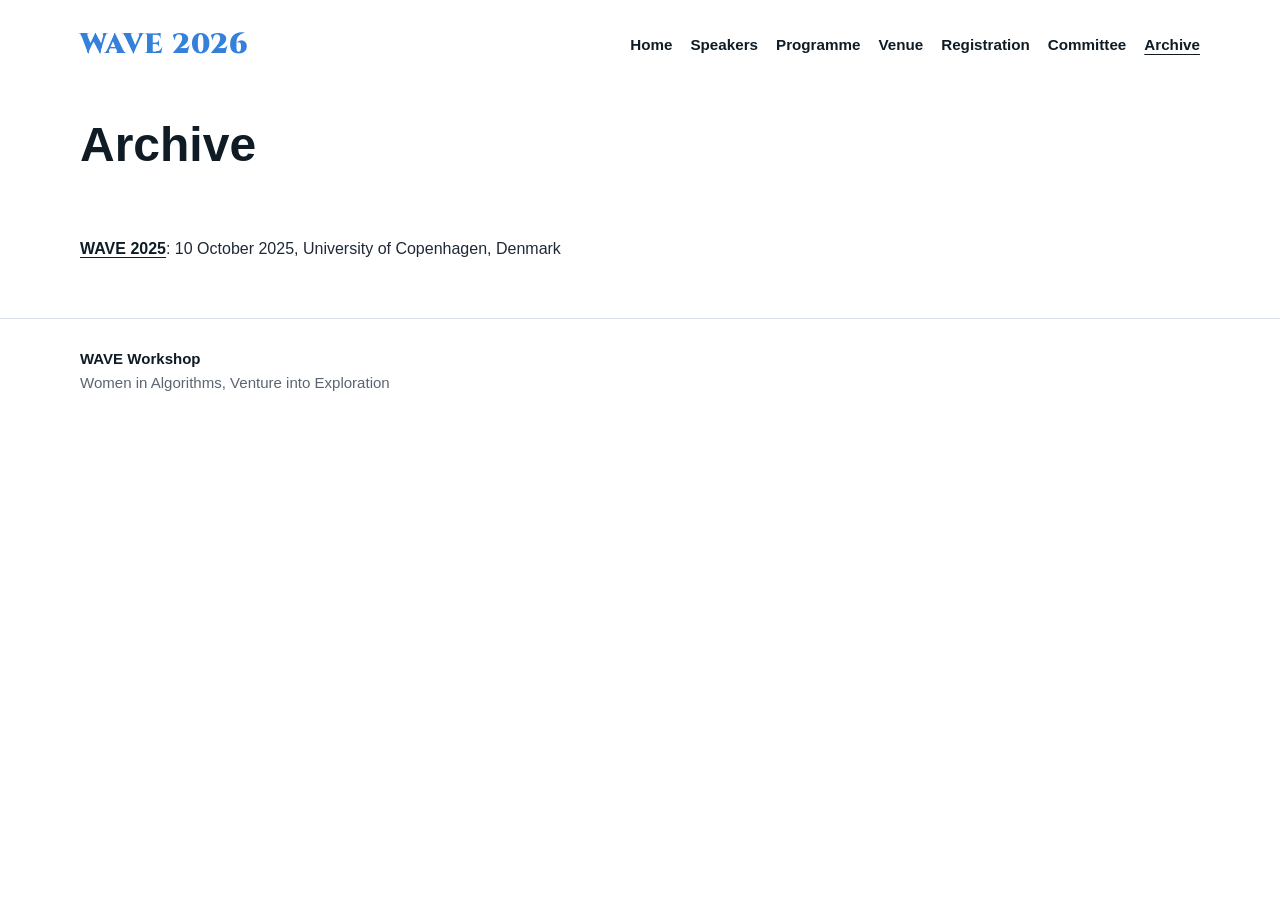
==== archive.html @ 4d3f4b55 "no message" ====
<!DOCTYPE html>
<html lang="en">
<head>
  <meta charset="UTF-8" />
  <meta name="viewport" content="width=device-width, initial-scale=1.0" />
  <title>WAVE 2026 | Archive</title>
  <link rel="stylesheet" href="styles.css" />
  <link href="https://fonts.googleapis.com/css2?family=Cinzel:wght@400;600&display=swap" rel="stylesheet">
</head>
<body>
  <header class="site-header">
    <div class="container nav has-brand">
    <div class="brand">WAVE 2026</div>
      <nav class="nav-links">
        <a href="index.html">Home</a>
        <a href="speakers.html">Speakers</a>
        <a href="programme.html">Programme</a>
        <a href="venue.html">Venue</a>
        <a href="registration.html">Registration</a>
        <a href="committee.html">Committee</a>
        <a class="active" href="archive.html">Archive</a>
      </nav>
    </div>
  </header>

  <main>
    <section class="page-hero">
      <div class="container">
        <div class="eyebrow">Attend WAVE 2026</div>
        <h1>Archive</h1>
      </div>
    </section>

    <section>
    

    <div class="container">
        
            <p>
            <strong><a class="inline-link" href="https://barc.ku.dk/wave-conference/">WAVE 2025</a></strong>: 10 October 2025, University of Copenhagen, Denmark
<!--            The first WAVE workshop was held on 10 October 2025 at the University of Copenhagen, Denmark. More than 120 participants joined us to celebrate the launch of WAVE. We are grateful for the many valuable and constructive feedback we received. Thank you for your support!-->
            </p>
<!--            <div class="info-box">
          <h3>Register for the Workshop</h3>
          <p>
            Please complete the registration form using the link below.
          </p>
          <p>
            You may also include a registration deadline, poster submission details,
            dietary notes, or accessibility requests here.
          </p>
          <div class="button-row">
            <a class="btn btn-primary" href="#" target="_blank">Registration Link</a>
          </div>
        </div>-->
      </div>
    </section>
  </main>

  <footer class="footer">
    <div class="container">
      <strong>WAVE Workshop</strong><br />
      Women in Algorithms, Venture into Exploration
    </div>
  </footer>
</body>
</html>
---- styles.css ----
:root {
  --bg: #ffffff;
  --surface: #ffffff;
  --surface-2: #f6f8fa;
  --text: #1f2937;
  --muted: #5b6472;
  --line: #d9e0e8;

  --primary: #0f1c25;
  --primary-2: #0f1c25;
  --accent: #0f1c25;
  --accent-soft: rgba(238, 243, 246, 0.9);

  --maxw: 1120px;
  --shadow: 0 10px 28px rgba(15, 28, 37, 0.08);
  --radius: 18px;
}

* {
  box-sizing: border-box;
}

html {
  scroll-behavior: smooth;
}

body {
  margin: 0;
  font-family: Arial, Helvetica, sans-serif;
  color: var(--text);
  line-height: 1.6;
  background: var(--bg);
}

a {
  color: var(--primary);
  text-decoration: none;
}

a:hover {
  text-decoration: underline;
}

.container {
  width: min(var(--maxw), calc(100% - 32px));
  margin: 0 auto;
}

/* ===== Top navigation ===== */

.site-header {
  position: absolute;
  top: 0;
  left: 0;
  width: 100%;
  z-index: 30;
  background: transparent;
  border-bottom: none;
}

.nav {
  display: flex;
  align-items: center;
  justify-content: flex-end;
  gap: 20px;
  min-height: 72px;
  padding-top: 18px;
}

.nav.has-brand {
  justify-content: space-between;
}


.nav-links {
  display: flex;
  flex-wrap: wrap;
  gap: 18px;
  font-size: 0.95rem;
}

.nav-links a {
  color: var(--primary);
  font-weight: 600;
}

.nav-links a.active {
  text-decoration: underline;
  text-underline-offset: 4px;
}

.brand {
  display: block;
  font-family: 'Cinzel', serif;
  font-size: 28px;
  font-weight: 1000;
  letter-spacing: 1px;
  color: #3580DB !important;
}

.brand:hover {
  opacity: 0.7;
}

/* ===== Hero ===== */

.hero {
  position: relative;
  overflow: visible;
  padding: 0;
  border-bottom: none;
  background: transparent;
}

/* 水带只挂在首页顶部 */
.hero::before {
  content: "";
  position: absolute;
  left: 0;
  top: -100px;
  width: 100%;
  height: 650px;
  z-index: 0;
  pointer-events: none;
  background:
    linear-gradient(
      10deg,
      rgba(255, 255, 255, 0.00) 0%,
      rgba(120, 170, 220, 0.00) 32%,
      rgba(120, 170, 220, 0.42) 45%,
      rgba(120, 170, 220, 0.78) 53%,
      rgba(120, 170, 220, 0.52) 60%,
      rgba(120, 170, 220, 0.24) 66%,
      rgba(255, 255, 255, 0.30) 72%,
      rgba(255, 255, 255, 0.82) 86%,
      rgba(255, 255, 255, 1.00) 100%
    ),
    radial-gradient(
      circle at 18% 0%,
      rgba(120, 170, 220, 0.24) 0%,
      rgba(120, 170, 220, 0.12) 18%,
      rgba(255, 255, 255, 0.00) 32%,
      rgba(255, 255, 255, 1.00) 60%
    );
}

.hero-inner {
  position: relative;
  z-index: 1;
  padding-top: 78px;
  padding-bottom: 140px;
}

.hero-banner {
  width: min(var(--maxw), calc(100% - 30px));
  margin: 0 auto;
  display: flex;
  align-items: flex-start;
  justify-content: flex-start;
  gap: 28px;
}

/* 左边波形 */
.hero-logo-left img {
  display: block;
  width: 250px;
  height: auto;
  transform: translateY(-45px);
}

/* 右边整体 */
.hero-logo-right {
  display: flex;
  flex-direction: column;
  justify-content: center;
  padding-top: 110px;
  transform: translateX(35px);
  width: 812px;
}

/* 第一行：WAVE | tagline */
.hero-topline {
  display: flex;
  align-items: center;
  gap: 24px;
  width: 100%;
}

.hero-wave-text {
  font-family: 'Cinzel', serif;
  font-size: clamp(64px, 5.8vw, 92px);
  font-weight: 600;
  line-height: 1;
  letter-spacing: 2px;
  color: #0f1c25;
  flex-shrink: 0;
}

.hero-divider {
  width: 1px;
  height: 72px;
  background: #0f1c25;
  opacity: 0.45;
  flex-shrink: 0;
}

.hero-tagline {
  font-family: 'Cinzel', serif;
  font-size: clamp(20px, 1.8vw, 32px);
  font-weight: 600;
  line-height: 1.3;
  letter-spacing: 0.8px;
  color: #0f1c25;
  text-transform: none;
  transform: translateX(10px);
}

.hero-meta-line {
  margin-top: 22px;
  display: flex;
  justify-content: space-between;
  align-items: center;
  gap: 40px;
  width: 100%;
  font-family: 'Cinzel', serif;
  font-size: clamp(18px, 1.5vw, 24px);
  font-weight: 600;
  color: #0f1c25;
  padding: 0 4px;
}



/* ===== About section ===== */

.inline-link {
  text-decoration: underline;
  text-underline-offset: 3px;
}

.inline-link:hover {
  opacity: 0.7;
  text-decoration: none;
}

main > section:not(.hero) {
  background: #ffffff;
  position: relative;
  z-index: 1;
}

.about-section {
  position: relative;
  z-index: 2;
  margin-top: -150px;
  background: transparent !important;
}

.about-section .container {
  background: transparent;
}
.about-section .container {
  width: min(var(--maxw), calc(100% - 32px));
  max-width: none;
  margin: 0 auto;
  padding-left: 0;
  padding-right: 0;
}

.about-section p {
  margin: 0 0 36px;
  line-height: 1.5;
  margin-bottom: 2em;
  text-align: justify;
}

.section-head {
  margin-bottom: 20px;
  max-width: none;
}

.section-head h2 {
  margin: 0 0 10px;
  font-size: 2rem;
  color: #000000;
}

.section-head p {
  margin: 0 0 1.2em;
  color: #000000;
  max-width: none;
  width: 100%;
}

/* ===== Hide old unused home text blocks ===== */

.hero-bg,
.hero-text,
.eyebrow {
  display: none;
}

h1 {
  margin: 0 0 16px;
  font-size: clamp(1.8rem, 4vw, 3rem);
  font-weight: 600;
  line-height: 1.05;
  color: var(--primary);
}

.hero p,
.page-hero p {
  margin: 0 0 14px;
  color: var(--muted);
  font-size: 1.05rem;
  max-width: 72ch;
}

/* ===== Generic page hero ===== */

.page-hero {
  padding: 120px 0 0px;
  background: #ffffff;
  border-bottom: none;
}

.page-hero h1 {
  margin-bottom: 10px;
}

/* ===== Sections ===== */

main section {
  padding: 40px 0;
}

/* ===== Cards ===== */

.cards {
  display: grid;
  grid-template-columns: 1fr;
  gap: 22px;
}

.card {
  background: transparent;
  border: none;
  border-radius: 0;
  box-shadow: none;
  overflow: visible;
}

.card-body {
  padding: 22px;
}

.speakers-section .container {
  padding-left: -14px;
}

.person-top {
  display: grid;
  grid-template-columns: 140px 1fr;
  gap: 50px;
  align-items: start;
}

.person-photo {
  width: 160px;
  height: 200px;
  overflow: hidden;
  border-radius: 12px;
  background: transparent;
  border: none;
  padding: 0;
  flex-shrink: 0;
  margin-left: -20px;
}

.person-photo img {
  width: 100%;
  height: 100%;
  object-fit: cover;
  display: block;
}

/* 单独控制每张图的位置 */
.person-photo img.speaker-johanne {
  object-position: center;
}

.person-photo img.speaker-inge {
  object-position: 10% 35%;
   transform: scale(1.1); 
}

.person-photo img.speaker-qi {
/*  object-position: 10% 10%;
   transform: scale(1); */
   object-position: center;
}

.person-name {
  margin: 0 0 4px;
  color: var(--primary);
  font-size: 1.2rem;
}

.person-name a {
  color: #000000;              /* 黑色 */
  text-decoration: underline; /* 下划线 */
  text-underline-offset: 3px; /* 下划线稍微往下，比较好看 */
font-weight: 700;
  font-size: 1.25rem;
}

.person-name a:hover {
  opacity: 0.7;
  text-decoration: none;
}

.person-role {
  margin: 0 0 12px;
  color: var(--muted);
  font-weight: 600;
  font-size: 0.96rem;
}

.person-block p {
  margin: 0 0 10px;
  color: var(--muted);
  font-size: 0.96rem;
}

.tag {
  display: inline-block;
  margin: 6px 0 10px;
  padding: 6px 10px;
  border-radius: 999px;
  background: var(--surface-2);
  color: var(--primary);
  font-size: 0.83rem;
  font-weight: 700;
}

/* ===== Programme ===== */

.programme-wrap {
  background: var(--surface);
  border: 1px solid var(--line);
  border-radius: 22px;
  box-shadow: var(--shadow);
  overflow: hidden;
}

table {
  width: 100%;
  border-collapse: collapse;
}

thead th {
  background: var(--primary);
  color: white;
  text-align: left;
  padding: 16px 18px;
  font-size: 0.95rem;
  letter-spacing: 0.02em;
}

tbody td {
  padding: 15px 18px;
  border-top: 1px solid var(--line);
  vertical-align: top;
  font-size: 0.97rem;
}

tbody tr:nth-child(even) {
  background: #fbfcfd;
}

.time {
  width: 180px;
  white-space: nowrap;
  font-weight: 700;
  color: var(--primary);
}

/* ===== Two-column content ===== */

.two-col {
  display: grid;
  grid-template-columns: 1fr 1fr;
  gap: 24px;
}

.info-box {
  background: var(--surface);
  border: 1px solid var(--line);
  border-radius: 20px;
  padding: 24px;
  box-shadow: var(--shadow);
}

.info-box h3 {
  margin: 0 0 12px;
  color: var(--primary);
  font-size: 1.2rem;
}

.info-box p {
  margin: 0 0 10px;
  color: var(--muted);
}

/* ===== Buttons ===== */

.button-row {
  display: flex;
  flex-wrap: wrap;
  gap: 12px;
  margin-top: 18px;
}

.btn {
  display: inline-block;
  padding: 12px 18px;
  border-radius: 999px;
  font-weight: 700;
  border: 1px solid transparent;
  transition: 0.2s ease;
}

.btn-primary {
  background: var(--primary);
  color: white;
}

.btn-primary:hover {
  background: var(--primary);
  opacity: 0.92;
  text-decoration: none;
}

.btn-secondary {
  background: white;
  border-color: var(--primary);
  color: var(--primary);
}

.btn-secondary:hover {
  background: var(--surface-2);
  text-decoration: none;
}

/* ===== Committee ===== */

.committee-grid {
  display: grid;
  grid-template-columns: repeat(2, minmax(0, 1fr));
  gap: 18px;
}

.committee-card {
  background: var(--surface);
  border: 1px solid var(--line);
  border-radius: 18px;
  box-shadow: var(--shadow);
  padding: 20px;
}

.committee-card h4 {
  margin: 0 0 6px;
  color: var(--primary);
  text-decoration: underline;
  text-underline-offset: 3px; /* 下划线稍微往下，比较好看 */
  font-size: 1.25rem;
  font-weight: 600;
}

.committee-card h4:hover {
  opacity: 0.7;
  text-decoration: none;
}

.committee-card p {
  margin: 0;
  color: var(--muted);
  font-size: 1.02rem;
}

.committee-person {
  display: flex;
  align-items: center;
  gap: 18px;
}

.committee-photo {
  width: 120px;
  height: 120px;
  border-radius: 50%;
  overflow: hidden;
  flex-shrink: 0;
}

.committee-photo img {
  width: 100%;
  height: 100%;
  object-fit: cover;
  display: block;
}

.photo-anne {
  object-position: center 140%;
  transform: scale(1.4);
}

.photo-manon {
  object-position: center -50%;
  transform: scale(1.3);
}

.photo-sia {
  object-position: center 45%;
  transform: scale(2.2);
}

.photo-hanzhi {
  object-position: 40% 10%;
}


/* ===== Footer ===== */

.footer {
  padding: 28px 0 40px;
  border-top: 1px solid var(--line);
  color: var(--muted);
  font-size: 0.94rem;
}

.footer strong {
  color: var(--primary);
}

/* ===== Responsive ===== */

@media (max-width: 900px) {
  .two-col,
  .committee-grid {
    grid-template-columns: 1fr;
  }

  .person-top {
    grid-template-columns: 1fr;
  }

  .person-photo {
    width: 100%;
    height: 220px;
  }

  .nav {
    justify-content: flex-start;
    padding-top: 14px;
    min-height: auto;
  }

  .nav-links {
    gap: 12px 16px;
  }

  .hero::before {
    top: -60px;
    height: 500px;
  }

  .hero-inner {
    padding-top: 96px;
    padding-bottom: 80px;
  }

  .hero-banner {
    flex-direction: column;
    align-items: flex-start;
    gap: 20px;
  }

  .hero-logo-left img {
    width: 200px;
    transform: none;
  }

  .hero-logo-right {
    width: 100%;
    transform: none;
    padding-top: 0;
  }

  .hero-topline {
    flex-direction: column;
    align-items: flex-start;
    gap: 14px;
  }

  .hero-divider {
    display: none;
  }

  .hero-tagline {
    transform: none;
  }

  .hero-meta-line {
    justify-content: flex-start;
    gap: 20px;
    flex-wrap: wrap;
  }

  .about-section {
    margin-top: -120px;
  }

  .about-section .container {
    padding-left: 20px;
    padding-right: 20px;
  }

  .page-hero {
    padding-top: 96px;
  }
}

/* ===== MOBILE RESPONSIVE ===== */
@media (max-width: 900px) {
  .brand {
    display: none;
  }
  .two-col,
  .committee-grid {
    grid-template-columns: 1fr;
  }

  /* 顶部导航：允许两行，但给页面更多顶部空间 */
  .nav {
    justify-content: flex-start;
    padding-top: 14px;
    min-height: auto;
  }

  .nav-links {
    gap: 12px 16px;
    font-size: 0.95rem;
  }

  /* 首页 hero 水带 */
  .hero::before {
    top: -40px;
    height: 520px;
  }

  /* 关键：手机上也保持 logo 在左，文字在右 */
  .hero-inner {
    padding-top: 140px;
    padding-bottom: 60px;
  }

  .hero-banner {
    width: min(var(--maxw), calc(100% - 10px));
    display: grid;
    grid-template-columns: 90px 1fr;
    gap: 10px;
    align-items: start;
  }

  .hero-logo-left img {
    width: 90px;
    height: auto;
    transform: translateY(-40px);
  }

  .hero-logo-right {
    width: 100%;
    padding-top: 2px;
    transform: translate(-25px, 25px);  /* 👈 往左移 */
  }

  /* 关键：保持横排，不要改成 column */
    
.hero-topline {
  display: grid;
  grid-template-columns: auto 1px 1fr;
  align-items: start;
  column-gap: 8px;
  width: 100%;
  text-align: right
}

.hero-wave-text {
  font-size: 2rem;
  line-height: 0.95;
  letter-spacing: 0.3px;
}

.hero-divider {
  display: block;
  width: 1px;
  height: 100%;
  background: #0f1c25;
  opacity: 0.45;
  align-self: center;
}

.hero-tagline {
  font-size: 0.7rem;
  line-height: 1.3;
  letter-spacing: 0;
  text-align: left;
  white-space: nowrap;
  max-width: none;
  margin-left: 0;
  justify-self: stretch;
}

.hero-meta-line {
  margin-top: 10px;
  display: grid;
  grid-template-columns: auto 1fr auto;
  align-items: center;
  column-gap: 8px;
  width: 100%;
  font-size: 0.6rem;
  padding: 0;
  text-align: right
}

  .page-hero {
    padding-top: 130px;
  }

  /* About 区手机端不要太大 */
  .about-section {
    margin-top: -70px;
  }

  .about-section .container {
    padding-left: 20px;
    padding-right: 20px;
  }

  .about-section .section-head h2 {
    font-size: 1.55rem;
    line-height: 1.1;
    margin-bottom: 12px;
  }

  .about-section p {
    text-align: left;
    font-size: 1rem;
    line-height: 1.65;
  }

  /* 其他页面：标题和顶部按钮不要重叠 */
  .page-hero {
    padding-top: 150px;
    padding-bottom: 12px;
  }

  .page-hero h1 {
    font-size: 2.1rem;
    line-height: 1.05;
    margin-bottom: 6px;
  }

  .person-top {
    grid-template-columns: 1fr;
    gap: 18px;
  }

  .person-photo {
    width: 100%;
    height: 220px;
    margin-left: 0;
  }
  
  .person-photo img {
    width: 100%;
    height: 100%;
    object-fit: cover;
  }
}
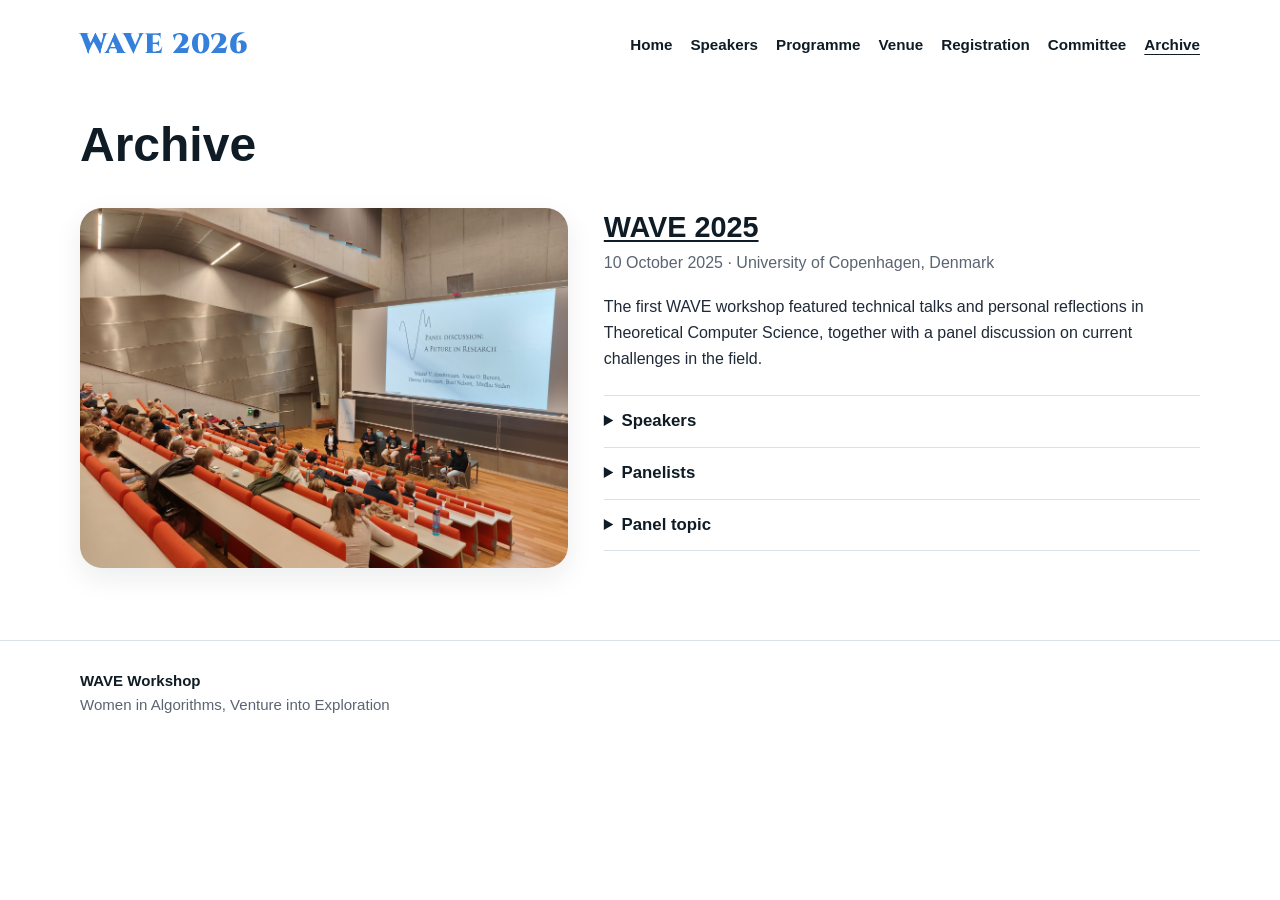
==== commit 1f62965f: "no message" ====
--- a/archive.html
+++ b/archive.html
@@ -4,13 +4,16 @@
   <meta charset="UTF-8" />
   <meta name="viewport" content="width=device-width, initial-scale=1.0" />
   <title>WAVE 2026 | Archive</title>
+
   <link rel="stylesheet" href="styles.css" />
   <link href="https://fonts.googleapis.com/css2?family=Cinzel:wght@400;600&display=swap" rel="stylesheet">
 </head>
+
 <body>
   <header class="site-header">
     <div class="container nav has-brand">
-    <div class="brand">WAVE 2026</div>
+      <div class="brand">WAVE 2026</div>
+
       <nav class="nav-links">
         <a href="index.html">Home</a>
         <a href="speakers.html">Speakers</a>
@@ -26,33 +29,60 @@
   <main>
     <section class="page-hero">
       <div class="container">
-        <div class="eyebrow">Attend WAVE 2026</div>
         <h1>Archive</h1>
       </div>
     </section>
 
-    <section>
-    
+    <section class="archive-section">
+      <div class="container">
 
-    <div class="container">
-        
-            <p>
-            <strong><a class="inline-link" href="https://barc.ku.dk/wave-conference/">WAVE 2025</a></strong>: 10 October 2025, University of Copenhagen, Denmark
-<!--            The first WAVE workshop was held on 10 October 2025 at the University of Copenhagen, Denmark. More than 120 participants joined us to celebrate the launch of WAVE. We are grateful for the many valuable and constructive feedback we received. Thank you for your support!-->
+        <article class="archive-feature">
+          <div class="archive-photo-wrap">
+            <img src="fig/WAVE2026/favourite.jpg" alt="Participants at WAVE 2025" class="archive-photo" />
+          </div>
+
+          <div class="archive-info">
+            <div class="archive-year-line">
+              <h2>
+                <a class="inline-link" href="https://barc.ku.dk/wave-conference/" target="_blank">
+                  WAVE 2025
+                </a>
+              </h2>
+              <p>10 October 2025 · University of Copenhagen, Denmark</p>
+            </div>
+
+            <p class="archive-intro">
+              The first WAVE workshop featured technical talks and personal reflections in Theoretical Computer Science, together with a panel discussion on current challenges in the field.
             </p>
-<!--            <div class="info-box">
-          <h3>Register for the Workshop</h3>
-          <p>
-            Please complete the registration form using the link below.
-          </p>
-          <p>
-            You may also include a registration deadline, poster submission details,
-            dietary notes, or accessibility requests here.
-          </p>
-          <div class="button-row">
-            <a class="btn btn-primary" href="#" target="_blank">Registration Link</a>
+
+            <details class="archive-details">
+              <summary>Speakers</summary>
+              <ul>
+                <li>Meena Mahajan, Institute of Mathematical Sciences, India</li>
+                <li>Therese Graversen, IT University of Copenhagen, Denmark</li>
+                <li>Ioana-Oriana Bercea, KTH Royal Institute of Technology, Sweden</li>
+                <li>Xiao Hu, University of Waterloo, Canada</li>
+              </ul>
+            </details>
+
+            <details class="archive-details">
+              <summary>Panelists</summary>
+              <ul>
+                <li>Mikkel Abrahamsen, University of Copenhagen, Denmark</li>
+                <li>Ioana-Oriana Bercea, KTH Royal Institute of Technology, Sweden</li>
+                <li>Therese Graversen, IT University of Copenhagen, Denmark</li>
+                <li>Boel Nelson, University of Copenhagen, Denmark</li>
+                <li>Madhu Sudan, Harvard University, United States</li>
+              </ul>
+            </details>
+
+            <details class="archive-details">
+              <summary>Panel topic</summary>
+              <p>A future in research?</p>
+            </details>
           </div>
-        </div>-->
+        </article>
+
       </div>
     </section>
   </main>
@@ -64,4 +94,4 @@
     </div>
   </footer>
 </body>
-</html>+</html>
--- a/styles.css
+++ b/styles.css
@@ -384,7 +384,7 @@
   display: block;
 }
 
-/* 单独控制每张图的位置 */
+
 .person-photo img.speaker-johanne {
   object-position: center;
 }
@@ -610,8 +610,8 @@
 }
 
 .photo-anne {
-  object-position: center 140%;
-  transform: scale(1.4);
+  object-position: center 100%;
+  transform: scale(1);
 }
 
 .photo-manon {
@@ -620,8 +620,8 @@
 }
 
 .photo-sia {
-  object-position: center 45%;
-  transform: scale(2.2);
+  object-position: center 0%;
+  transform: scale(1.3);
 }
 
 .photo-hanzhi {
@@ -887,4 +887,313 @@
     height: 100%;
     object-fit: cover;
   }
-}
+  
+  /* ===== Archive ===== */
+/* ===== Archive ===== */
+
+.archive-section {
+  padding-top: 24px;
+}
+
+.archive-item {
+  border-bottom: 1px solid var(--line);
+  padding-bottom: 18px;
+  margin-bottom: 18px;
+}
+
+.archive-toggle {
+  width: 100%;
+  background: none;
+  border: none;
+  padding: 0;
+  cursor: pointer;
+
+  display: flex;
+  justify-content: space-between;
+  align-items: center;
+
+  text-align: left;
+}
+
+.archive-title {
+  display: block;
+  font-size: 1.5rem;
+  font-weight: 700;
+  color: var(--primary);
+}
+
+.archive-meta {
+  display: block;
+  margin-top: 4px;
+  color: var(--muted);
+  font-size: 0.96rem;
+}
+
+.archive-icon {
+  font-size: 2rem;
+  color: var(--primary);
+  line-height: 1;
+  margin-left: 20px;
+}
+
+.archive-content {
+  display: none;
+  margin-top: 22px;
+  padding-left: 6px;
+}
+
+.archive-content.open {
+  display: block;
+}
+
+.archive-block {
+  margin-bottom: 24px;
+}
+
+.archive-block h3 {
+  margin-bottom: 10px;
+  font-size: 1.1rem;
+  color: var(--primary);
+}
+
+.archive-block ul {
+  margin: 0;
+  padding-left: 22px;
+}
+
+.archive-block li {
+  margin-bottom: 6px;
+}
+
+.archive-block p {
+  margin: 0;
+}
+
+/* ===== Archive ===== */
+
+.archive-entry {
+  margin-bottom: 28px;
+}
+
+.archive-main {
+  margin: 0 0 8px;
+  font-size: 1.05rem;
+  color: var(--text);
+}
+
+.archive-detail-btn {
+  border: none;
+  background: none;
+  padding: 0;
+  margin-left: 8px;
+  color: #0b6edc;
+  font: inherit;
+  cursor: pointer;
+}
+
+/* ===== Archive ===== */
+
+.archive-item {
+  margin-bottom: 20px;
+}
+
+.archive-summary {
+  cursor: pointer;
+  font-size: 1.05rem;
+  color: var(--text);
+  margin-bottom: 8px;
+}
+
+.archive-summary strong {
+  margin-right: 8px;
+}
+
+.archive-summary:hover {
+  opacity: 0.75;
+}
+
+.archive-detail {
+  margin-top: 8px;
+  padding-left: 22px;
+}
+
+.archive-detail p {
+  margin: 0 0 8px;
+  line-height: 1.5;
+}
+
+/* ===== Archive ===== */
+
+.archive-section {
+  padding-top: 24px;
+}
+
+.archive-item {
+  margin-bottom: 24px;
+}
+
+.archive-summary {
+  cursor: pointer;
+  font-size: 1.05rem;
+  color: var(--text);
+  line-height: 1.5;
+}
+
+.archive-summary strong {
+  margin-right: 8px;
+}
+
+.archive-summary:hover {
+  opacity: 0.75;
+}
+
+.archive-detail {
+  margin-top: 10px;
+  padding-left: 24px;
+}
+
+.archive-detail p {
+  margin: 0 0 8px;
+  line-height: 1.5;
+}
+
+
+/* mobile */
+@media (max-width: 900px) {
+
+  .archive-title {
+    font-size: 1.25rem;
+  }
+
+  .archive-meta {
+    font-size: 0.85rem;
+  }
+
+  .archive-icon {
+    font-size: 1.6rem;
+  }
+}
+}
+
+/* ===== Archive redesigned ===== */
+
+.archive-section {
+  padding-top: 28px;
+  padding-bottom: 72px;
+}
+
+.archive-feature {
+  display: grid;
+  grid-template-columns: minmax(280px, 0.9fr) minmax(360px, 1.1fr);
+  gap: 36px;
+  align-items: start;
+  max-width: 1120px;
+  margin: 0 auto;
+}
+
+.archive-photo-wrap {
+  width: 100%;
+  border-radius: 22px;
+  overflow: hidden;
+  box-shadow: var(--shadow);
+  background: #f6f8fa;
+}
+
+.archive-photo {
+  display: block;
+  width: 100%;
+  height: 360px;
+  object-fit: cover;
+  object-position: center 46%;
+}
+
+.archive-info {
+  padding-top: 4px;
+}
+
+.archive-year-line {
+  margin-bottom: 18px;
+}
+
+.archive-year-line h2 {
+  margin: 0 0 6px;
+  font-size: 1.8rem;
+  line-height: 1.1;
+  color: var(--primary);
+}
+
+.archive-year-line p {
+  margin: 0;
+  color: var(--muted);
+  font-size: 1rem;
+}
+
+.archive-intro {
+  margin: 0 0 22px;
+  color: var(--text);
+  line-height: 1.65;
+}
+
+.archive-details {
+  margin: 12px 0;
+  border-top: 1px solid var(--line);
+  padding-top: 12px;
+}
+
+.archive-details:last-child {
+  border-bottom: 1px solid var(--line);
+  padding-bottom: 12px;
+}
+
+.archive-details summary {
+  cursor: pointer;
+  font-weight: 700;
+  color: var(--primary);
+  font-size: 1.05rem;
+}
+
+.archive-details summary:hover {
+  opacity: 0.75;
+}
+
+.archive-details ul {
+  margin: 10px 0 0;
+  padding-left: 22px;
+}
+
+.archive-details li {
+  margin-bottom: 6px;
+  color: var(--text);
+}
+
+.archive-details p {
+  margin: 10px 0 0;
+  color: var(--text);
+}
+
+@media (max-width: 900px) {
+  .archive-section {
+    padding-top: 18px;
+    padding-bottom: 48px;
+  }
+
+  .archive-feature {
+    grid-template-columns: 1fr;
+    gap: 22px;
+  }
+
+  .archive-photo {
+    height: 240px;
+  }
+
+  .archive-year-line h2 {
+    font-size: 1.5rem;
+  }
+
+  .archive-year-line p,
+  .archive-intro,
+  .archive-details li,
+  .archive-details p {
+    font-size: 0.98rem;
+  }
+}
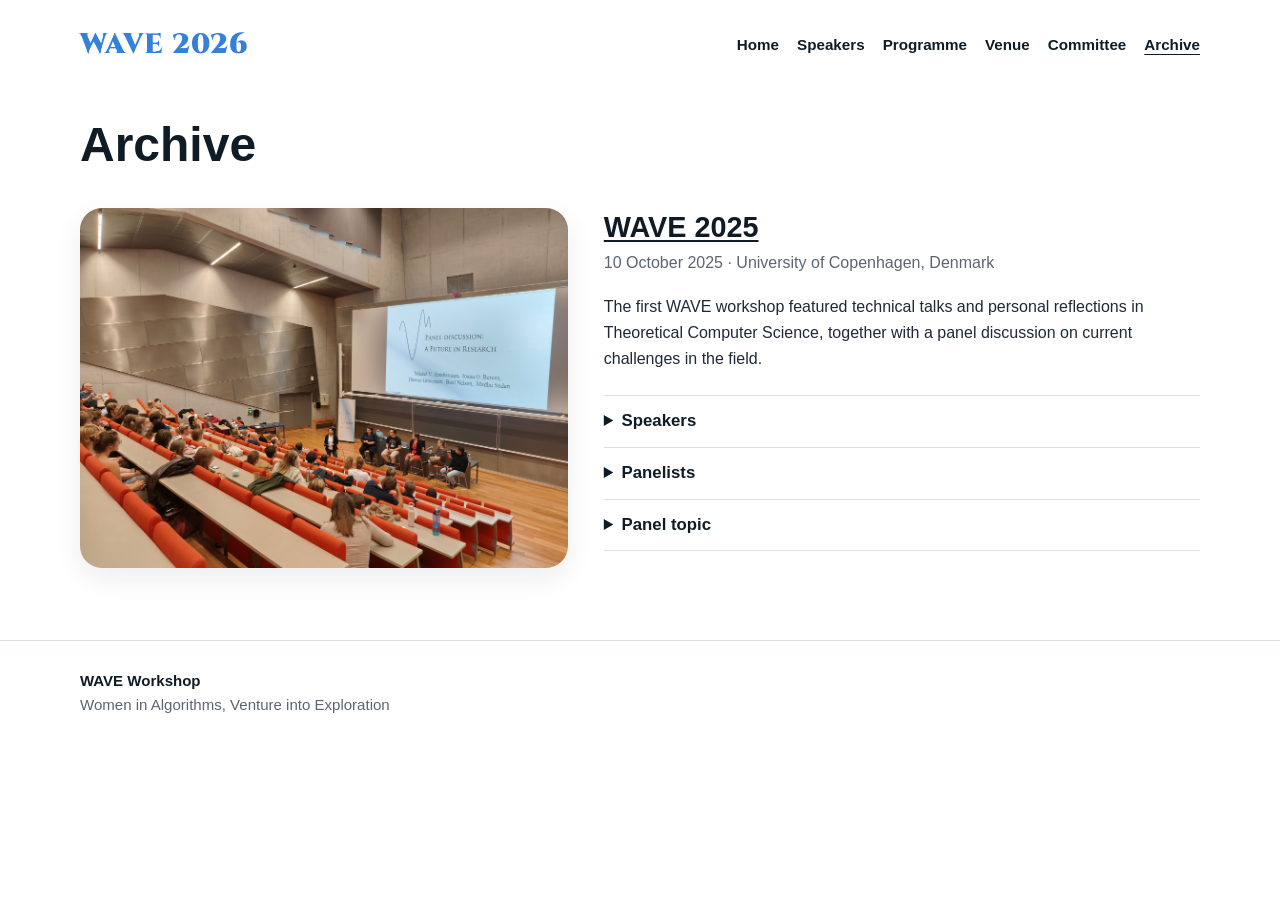
==== commit 832c142c: "no message" ====
--- a/archive.html
+++ b/archive.html
@@ -19,7 +19,6 @@
         <a href="speakers.html">Speakers</a>
         <a href="programme.html">Programme</a>
         <a href="venue.html">Venue</a>
-        <a href="registration.html">Registration</a>
         <a href="committee.html">Committee</a>
         <a class="active" href="archive.html">Archive</a>
       </nav>
--- a/styles.css
+++ b/styles.css
@@ -1197,3 +1197,1206 @@
     font-size: 0.98rem;
   }
 }
+
+
+/* ===== Clean responsive hero alignment ===== */
+/*
+Design goals:
+1. Logo left edge aligns with the About text left edge.
+2. Tagline/location right edge aligns with About text right edge and nav right edge.
+3. If content width is unchanged, hero width is unchanged.
+4. Logo / WAVE-date / tagline-location scale together through one grid.
+*/
+
+/* Shared horizontal frame */
+.site-header .container,
+.hero-inner,
+.about-section .container {
+  width: min(var(--maxw), calc(100% - 32px)) !important;
+  max-width: none !important;
+  margin-left: auto !important;
+  margin-right: auto !important;
+}
+
+.hero {
+  position: relative !important;
+  overflow: visible !important;
+  background: transparent !important;
+}
+
+.hero::before {
+  top: -100px !important;
+  height: 650px !important;
+}
+
+/* Hero stays in normal document flow; About never overlaps it. */
+.hero-inner {
+  position: relative !important;
+  z-index: 1 !important;
+  padding-top: 78px !important;
+  padding-bottom: 118px !important;
+  height: auto !important;
+  overflow: visible !important;
+}
+
+/* One proportional grid from left edge to right edge. */
+.hero-banner {
+  width: 100% !important;
+  margin: 0 auto !important;
+  display: grid !important;
+  grid-template-columns: 22% 31% 47% !important;
+  column-gap: 0 !important;
+  align-items: start !important;
+  justify-content: stretch !important;
+  position: relative !important;
+  left: auto !important;
+  top: auto !important;
+  transform: none !important;
+  height: auto !important;
+  container-type: inline-size !important;
+}
+
+/* Left logo column */
+.hero-logo-left {
+  grid-column: 1 !important;
+  justify-self: start !important;
+  align-self: start !important;
+  position: static !important;
+  width: 100% !important;
+  height: auto !important;
+}
+
+.hero-logo-left img {
+  display: block !important;
+  width: 88% !important;
+  max-width: 250px !important;
+  min-width: 0 !important;
+  height: auto !important;
+  transform: translateY(-42px) !important;
+}
+
+/* Middle + right columns */
+.hero-logo-right {
+  grid-column: 2 / 4 !important;
+  width: 100% !important;
+  padding-top: 108px !important;
+  transform: none !important;
+  display: grid !important;
+  grid-template-columns: 39.75% 1px 60.25% !important;
+  column-gap: 0 !important;
+  row-gap: 18px !important;
+  align-items: center !important;
+  position: static !important;
+  height: auto !important;
+}
+
+.hero-topline {
+  display: contents !important;
+}
+
+.hero-wave-text {
+  grid-column: 1 !important;
+  grid-row: 1 !important;
+  justify-self: start !important;
+  font-family: 'Cinzel', serif !important;
+  font-size: clamp(52px, 7.2cqw, 86px) !important;
+  line-height: 0.95 !important;
+  font-weight: 600 !important;
+  letter-spacing: 1.4px !important;
+  white-space: nowrap !important;
+  color: #0f1c25 !important;
+}
+
+.hero-divider {
+  grid-column: 2 !important;
+  grid-row: 1 !important;
+  justify-self: center !important;
+  align-self: center !important;
+  display: block !important;
+  width: 1px !important;
+  height: clamp(46px, 5.7cqw, 68px) !important;
+  background: #0f1c25 !important;
+  opacity: 0.45 !important;
+  transform: none !important;
+}
+
+.hero-tagline {
+  grid-column: 3 !important;
+  grid-row: 1 !important;
+  justify-self: end !important;
+  align-self: center !important;
+  font-family: 'Cinzel', serif !important;
+  font-size: clamp(20px, 2.75cqw, 32px) !important;
+  line-height: 1.18 !important;
+  font-weight: 600 !important;
+  letter-spacing: 0.35px !important;
+  text-align: right !important;
+  white-space: nowrap !important;
+  max-width: none !important;
+  margin: 0 !important;
+  transform: none !important;
+  color: #0f1c25 !important;
+}
+
+.hero-meta-line {
+  grid-column: 1 / 4 !important;
+  grid-row: 2 !important;
+  width: 100% !important;
+  margin: 0 !important;
+  padding: 0 !important;
+  display: grid !important;
+  grid-template-columns: 39.75% 1px 60.25% !important;
+  column-gap: 0 !important;
+  align-items: center !important;
+  font-family: 'Cinzel', serif !important;
+  font-size: clamp(16px, 2cqw, 24px) !important;
+  line-height: 1 !important;
+  font-weight: 600 !important;
+  color: #0f1c25 !important;
+}
+
+.hero-meta-line span:first-child {
+  grid-column: 1 !important;
+  justify-self: start !important;
+  text-align: left !important;
+  white-space: nowrap !important;
+}
+
+.hero-meta-line span:last-child {
+  grid-column: 3 !important;
+  justify-self: end !important;
+  text-align: right !important;
+  white-space: nowrap !important;
+}
+
+/* About follows the hero; no negative overlap. */
+.about-section {
+  margin-top: -80px !important;
+  position: relative !important;
+  z-index: 2 !important;
+  background: transparent !important;
+}
+
+.about-section .container {
+  padding-left: 0 !important;
+  padding-right: 0 !important;
+}
+
+/* Tablet / narrow desktop: same grid, just less vertical whitespace. */
+@media (max-width: 900px) {
+  .brand {
+    display: none !important;
+  }
+
+  .site-header .container,
+  .hero-inner,
+  .about-section .container {
+    width: min(var(--maxw), calc(100% - 48px)) !important;
+  }
+
+  .nav {
+    justify-content: flex-start !important;
+    padding-top: 14px !important;
+    min-height: auto !important;
+  }
+
+  .nav-links {
+    gap: 12px 16px !important;
+    font-size: 0.95rem !important;
+  }
+
+  .hero::before {
+    top: 78px !important;
+    height: 390px !important;
+  }
+
+  .hero-inner {
+    padding-top: 122px !important;
+    padding-bottom: 72px !important;
+  }
+
+  .hero-logo-left img {
+    width: 88% !important;
+    transform: translateY(-34px) !important;
+  }
+
+  .hero-logo-right {
+    padding-top: 72px !important;
+    row-gap: 10px !important;
+  }
+
+  .hero-wave-text {
+    font-size: clamp(28px, 7.2cqw, 58px) !important;
+    letter-spacing: 0.6px !important;
+  }
+
+  .hero-divider {
+    height: clamp(28px, 5.7cqw, 50px) !important;
+  }
+
+  .hero-tagline {
+    font-size: clamp(10px, 2.75cqw, 24px) !important;
+    line-height: 1.16 !important;
+    letter-spacing: 0.1px !important;
+  }
+
+  .hero-meta-line {
+    font-size: clamp(8px, 2cqw, 18px) !important;
+  }
+
+  .about-section {
+    margin-top: -38px !important;
+  }
+
+  .about-section .section-head h2 {
+    font-size: clamp(1.7rem, 5.6vw, 2.35rem) !important;
+    line-height: 1.1 !important;
+  }
+
+  .about-section p {
+    font-size: clamp(1rem, 3.2vw, 1.18rem) !important;
+    line-height: 1.55 !important;
+    text-align: left !important;
+  }
+}
+
+/* Phone: do not let the 3-column banner overflow.
+   Keep boundaries; reduce vertical offsets and scale the whole hero system smoothly. */
+@media (max-width: 560px) {
+  .site-header .container,
+  .hero-inner,
+  .about-section .container {
+    width: min(var(--maxw), calc(100% - 40px)) !important;
+  }
+
+  .hero::before {
+    top: 86px !important;
+    height: 300px !important;
+  }
+
+  .hero-inner {
+    padding-top: 118px !important;
+    padding-bottom: 48px !important;
+  }
+
+  .hero-banner {
+    grid-template-columns: 22% 31% 47% !important;
+  }
+
+  .hero-logo-left img {
+    width: 86% !important;
+    transform: translateY(-22px) !important;
+  }
+
+  .hero-logo-right {
+    padding-top: 50px !important;
+    row-gap: 6px !important;
+  }
+
+  .hero-wave-text {
+    font-size: clamp(22px, 7.1cqw, 34px) !important;
+  }
+
+  .hero-divider {
+    height: clamp(22px, 5.5cqw, 32px) !important;
+  }
+
+  .hero-tagline {
+    font-size: clamp(7.5px, 2.65cqw, 12px) !important;
+    letter-spacing: 0 !important;
+  }
+
+  .hero-meta-line {
+    font-size: clamp(6.5px, 1.9cqw, 10px) !important;
+  }
+
+  .about-section {
+    margin-top: -26px !important;
+  }
+}
+
+@media (max-width: 380px) {
+  .site-header .container,
+  .hero-inner,
+  .about-section .container {
+    width: min(var(--maxw), calc(100% - 32px)) !important;
+  }
+
+  .nav-links {
+    gap: 9px 12px !important;
+    font-size: 0.88rem !important;
+  }
+
+  .hero-inner {
+    padding-top: 112px !important;
+    padding-bottom: 42px !important;
+  }
+
+  .hero-logo-right {
+    padding-top: 46px !important;
+  }
+
+  .about-section {
+    margin-top: -20px !important;
+  }
+}
+
+
+/* ===== Very narrow mobile fallback ===== */
+/* Below this width, the horizontal hero becomes too compressed. 
+   We switch to a stacked layout to keep the page readable and avoid overlap. */
+@media (max-width: 360px) {
+  .site-header .container,
+  .hero-inner,
+  .about-section .container {
+    width: min(var(--maxw), calc(100% - 32px)) !important;
+  }
+
+  .nav {
+    padding-top: 12px !important;
+  }
+
+  .nav-links {
+    gap: 8px 14px !important;
+    font-size: 0.82rem !important;
+    line-height: 1.25 !important;
+  }
+
+  .hero::before {
+    top: 84px !important;
+    height: 360px !important;
+  }
+
+  .hero-inner {
+    padding-top: 112px !important;
+    padding-bottom: 44px !important;
+  }
+
+  .hero-banner {
+    width: 100% !important;
+    display: grid !important;
+    grid-template-columns: 58px 1fr !important;
+    column-gap: 10px !important;
+    row-gap: 8px !important;
+    align-items: start !important;
+  }
+
+  .hero-logo-left {
+    grid-column: 1 !important;
+    grid-row: 1 / 3 !important;
+    align-self: start !important;
+    justify-self: start !important;
+  }
+
+  .hero-logo-left img {
+    width: 58px !important;
+    max-width: 58px !important;
+    transform: translateY(-8px) !important;
+  }
+
+  .hero-logo-right {
+    grid-column: 2 !important;
+    width: 100% !important;
+    padding-top: 0 !important;
+    display: grid !important;
+    grid-template-columns: auto 1px 1fr !important;
+    column-gap: 5px !important;
+    row-gap: 6px !important;
+    align-items: center !important;
+  }
+
+  .hero-topline {
+    display: contents !important;
+  }
+
+  .hero-wave-text {
+    grid-column: 1 !important;
+    grid-row: 1 !important;
+    font-size: 1.55rem !important;
+    line-height: 0.95 !important;
+    letter-spacing: 0.2px !important;
+    white-space: nowrap !important;
+  }
+
+  .hero-divider {
+    grid-column: 2 !important;
+    grid-row: 1 !important;
+    height: 24px !important;
+    width: 1px !important;
+    display: block !important;
+    align-self: center !important;
+  }
+
+  .hero-tagline {
+    grid-column: 3 !important;
+    grid-row: 1 !important;
+    font-size: 0.46rem !important;
+    line-height: 1.12 !important;
+    letter-spacing: 0 !important;
+    text-align: right !important;
+    white-space: nowrap !important;
+    justify-self: end !important;
+    max-width: none !important;
+  }
+
+  .hero-meta-line {
+    grid-column: 1 / 4 !important;
+    grid-row: 2 !important;
+    width: 100% !important;
+    display: grid !important;
+    grid-template-columns: auto 1px 1fr !important;
+    column-gap: 5px !important;
+    margin: 0 !important;
+    padding: 0 !important;
+    font-size: 0.42rem !important;
+    line-height: 1.1 !important;
+  }
+
+  .hero-meta-line span:first-child {
+    grid-column: 1 !important;
+    justify-self: start !important;
+    text-align: left !important;
+    white-space: nowrap !important;
+  }
+
+  .hero-meta-line span:last-child {
+    grid-column: 3 !important;
+    justify-self: end !important;
+    text-align: right !important;
+    white-space: nowrap !important;
+  }
+
+  .about-section {
+    margin-top: -18px !important;
+  }
+
+  .about-section .section-head h2 {
+    font-size: 1.55rem !important;
+    line-height: 1.08 !important;
+  }
+
+  .about-section p {
+    font-size: 0.95rem !important;
+    line-height: 1.55 !important;
+  }
+}
+
+/* Extra safety for ultra-small preview widths */
+@media (max-width: 260px) {
+  .nav-links {
+    font-size: 0.76rem !important;
+    gap: 7px 10px !important;
+  }
+
+  .hero-banner {
+    grid-template-columns: 48px 1fr !important;
+    column-gap: 8px !important;
+  }
+
+  .hero-logo-left img {
+    width: 48px !important;
+    max-width: 48px !important;
+  }
+
+  .hero-wave-text {
+    font-size: 1.25rem !important;
+  }
+
+  .hero-tagline {
+    font-size: 0.38rem !important;
+  }
+
+  .hero-meta-line {
+    font-size: 0.34rem !important;
+  }
+}
+
+
+/* ===== Ultra-narrow stacked mobile fallback ===== */
+/* For extremely narrow previews, keep navigation above the blue band and make
+   the hero a readable stacked block. This prevents the water band and logo from
+   overlapping the About text. */
+@media (max-width: 300px) {
+  .site-header {
+    position: relative !important;
+    background: #ffffff !important;
+    z-index: 50 !important;
+  }
+
+  .site-header .container,
+  .hero-inner,
+  .about-section .container {
+    width: min(var(--maxw), calc(100% - 28px)) !important;
+  }
+
+  .nav {
+    padding-top: 8px !important;
+    padding-bottom: 8px !important;
+    justify-content: flex-start !important;
+  }
+
+  .nav-links {
+    display: flex !important;
+    flex-wrap: wrap !important;
+    gap: 5px 10px !important;
+    font-size: 0.68rem !important;
+    line-height: 1.15 !important;
+  }
+
+  .hero {
+    background:
+      linear-gradient(
+        10deg,
+        rgba(255, 255, 255, 0.00) 0%,
+        rgba(120, 170, 220, 0.58) 45%,
+        rgba(120, 170, 220, 0.82) 56%,
+        rgba(255, 255, 255, 0.75) 88%,
+        rgba(255, 255, 255, 1.00) 100%
+      ) !important;
+  }
+
+  .hero::before {
+    display: none !important;
+  }
+
+  .hero-inner {
+    padding-top: 16px !important;
+    padding-bottom: 24px !important;
+  }
+
+  .hero-banner {
+    width: 100% !important;
+    display: grid !important;
+    grid-template-columns: 44px 1fr !important;
+    column-gap: 8px !important;
+    align-items: center !important;
+  }
+
+  .hero-logo-left {
+    grid-column: 1 !important;
+    align-self: center !important;
+    justify-self: start !important;
+  }
+
+  .hero-logo-left img {
+    width: 44px !important;
+    max-width: 44px !important;
+    height: auto !important;
+    transform: none !important;
+  }
+
+  .hero-logo-right {
+    grid-column: 2 !important;
+    width: 100% !important;
+    padding-top: 0 !important;
+    display: grid !important;
+    grid-template-columns: auto 1px 1fr !important;
+    column-gap: 4px !important;
+    row-gap: 4px !important;
+    align-items: center !important;
+  }
+
+  .hero-topline {
+    display: contents !important;
+  }
+
+  .hero-wave-text {
+    grid-column: 1 !important;
+    grid-row: 1 !important;
+    font-size: 1.08rem !important;
+    line-height: 0.95 !important;
+    letter-spacing: 0 !important;
+    white-space: nowrap !important;
+  }
+
+  .hero-divider {
+    grid-column: 2 !important;
+    grid-row: 1 !important;
+    width: 1px !important;
+    height: 18px !important;
+    display: block !important;
+  }
+
+  .hero-tagline {
+    grid-column: 3 !important;
+    grid-row: 1 !important;
+    font-size: 0.31rem !important;
+    line-height: 1.1 !important;
+    letter-spacing: 0 !important;
+    text-align: right !important;
+    white-space: nowrap !important;
+    justify-self: end !important;
+    max-width: none !important;
+  }
+
+  .hero-meta-line {
+    grid-column: 1 / 4 !important;
+    grid-row: 2 !important;
+    display: grid !important;
+    grid-template-columns: auto 1px 1fr !important;
+    column-gap: 4px !important;
+    width: 100% !important;
+    font-size: 0.29rem !important;
+    line-height: 1.1 !important;
+    margin: 0 !important;
+    padding: 0 !important;
+  }
+
+  .hero-meta-line span:first-child {
+    grid-column: 1 !important;
+    justify-self: start !important;
+    text-align: left !important;
+    white-space: nowrap !important;
+  }
+
+  .hero-meta-line span:last-child {
+    grid-column: 3 !important;
+    justify-self: end !important;
+    text-align: right !important;
+    white-space: nowrap !important;
+  }
+
+  .about-section {
+    margin-top: 0 !important;
+    padding-top: 18px !important;
+    background: #ffffff !important;
+  }
+
+  .about-section .section-head h2 {
+    font-size: 1.18rem !important;
+    line-height: 1.08 !important;
+  }
+
+  .about-section p {
+    font-size: 0.78rem !important;
+    line-height: 1.45 !important;
+  }
+}
+
+@media (max-width: 240px) {
+  .nav-links {
+    font-size: 0.58rem !important;
+    gap: 4px 8px !important;
+  }
+
+  .hero-banner {
+    grid-template-columns: 36px 1fr !important;
+    column-gap: 6px !important;
+  }
+
+  .hero-logo-left img {
+    width: 36px !important;
+    max-width: 36px !important;
+  }
+
+  .hero-wave-text {
+    font-size: 0.9rem !important;
+  }
+
+  .hero-tagline {
+    font-size: 0.25rem !important;
+  }
+
+  .hero-meta-line {
+    font-size: 0.24rem !important;
+  }
+}
+
+
+/* ===== Ultra-narrow right-edge alignment fix ===== */
+/* In very narrow views, keep the right edge of tagline/location aligned
+   with the right edge of the text container. */
+@media (max-width: 300px) {
+  .site-header .container,
+  .hero-inner,
+  .about-section .container {
+    width: calc(100% - 28px) !important;
+    margin-left: auto !important;
+    margin-right: auto !important;
+  }
+
+  .hero-banner {
+    width: 100% !important;
+    grid-template-columns: 44px minmax(0, 1fr) !important;
+    column-gap: 8px !important;
+  }
+
+  .hero-logo-right {
+    width: 100% !important;
+    min-width: 0 !important;
+    display: grid !important;
+    grid-template-columns: max-content 1px minmax(0, 1fr) !important;
+    column-gap: 4px !important;
+  }
+
+  .hero-tagline {
+    justify-self: end !important;
+    text-align: right !important;
+    width: auto !important;
+    max-width: 100% !important;
+    white-space: nowrap !important;
+    margin-right: 0 !important;
+  }
+
+  .hero-meta-line {
+    width: 100% !important;
+    min-width: 0 !important;
+    display: grid !important;
+    grid-template-columns: max-content 1px minmax(0, 1fr) !important;
+    column-gap: 4px !important;
+  }
+
+  .hero-meta-line span:last-child {
+    justify-self: end !important;
+    text-align: right !important;
+    margin-right: 0 !important;
+  }
+}
+
+@media (max-width: 240px) {
+  .site-header .container,
+  .hero-inner,
+  .about-section .container {
+    width: calc(100% - 24px) !important;
+  }
+
+  .hero-banner {
+    grid-template-columns: 36px minmax(0, 1fr) !important;
+    column-gap: 6px !important;
+  }
+
+  .hero-logo-right,
+  .hero-meta-line {
+    column-gap: 3px !important;
+  }
+}
+
+
+/* ===== Hero text scale-up refinement ===== */
+/* Slightly enlarges the WAVE block, tagline, date, and location while keeping
+   the same proportional relationship across screen widths. */
+.hero-logo-right {
+  grid-template-columns: 37% 1px 63% !important;
+}
+
+.hero-topline {
+  grid-template-columns: 37% 1px 63% !important;
+}
+
+.hero-wave-text {
+  font-size: clamp(60px, 8.1cqw, 96px) !important;
+}
+
+.hero-divider {
+  height: clamp(50px, 6.2cqw, 74px) !important;
+}
+
+.hero-tagline {
+  font-size: clamp(23px, 3.05cqw, 36px) !important;
+  line-height: 1.16 !important;
+}
+
+.hero-meta-line {
+  grid-template-columns: 37% 1px 63% !important;
+  font-size: clamp(18px, 2.25cqw, 27px) !important;
+}
+
+/* Keep the same ratios on narrower screens instead of allowing any sudden jump. */
+@media (max-width: 900px) {
+  .hero-logo-right,
+  .hero-topline,
+  .hero-meta-line {
+    grid-template-columns: 37% 1px 63% !important;
+  }
+
+  .hero-wave-text {
+    font-size: clamp(32px, 8.1cqw, 64px) !important;
+  }
+
+  .hero-divider {
+    height: clamp(30px, 6.2cqw, 54px) !important;
+  }
+
+  .hero-tagline {
+    font-size: clamp(12px, 3.05cqw, 26px) !important;
+    line-height: 1.14 !important;
+  }
+
+  .hero-meta-line {
+    font-size: clamp(9px, 2.25cqw, 20px) !important;
+  }
+}
+
+@media (max-width: 560px) {
+  .hero-logo-right,
+  .hero-topline,
+  .hero-meta-line {
+    grid-template-columns: 37% 1px 63% !important;
+  }
+
+  .hero-wave-text {
+    font-size: clamp(24px, 8.1cqw, 38px) !important;
+  }
+
+  .hero-divider {
+    height: clamp(23px, 6.2cqw, 36px) !important;
+  }
+
+  .hero-tagline {
+    font-size: clamp(8px, 3.05cqw, 14px) !important;
+  }
+
+  .hero-meta-line {
+    font-size: clamp(7px, 2.25cqw, 11px) !important;
+  }
+}
+
+@media (max-width: 360px) {
+  .hero-logo-right,
+  .hero-topline,
+  .hero-meta-line {
+    grid-template-columns: 37% 1px 63% !important;
+  }
+
+  .hero-wave-text {
+    font-size: 1.72rem !important;
+  }
+
+  .hero-divider {
+    height: 26px !important;
+  }
+
+  .hero-tagline {
+    font-size: 0.5rem !important;
+  }
+
+  .hero-meta-line {
+    font-size: 0.45rem !important;
+  }
+}
+
+@media (max-width: 300px) {
+  .hero-logo-right,
+  .hero-topline,
+  .hero-meta-line {
+    grid-template-columns: 37% 1px 63% !important;
+  }
+
+  .hero-wave-text {
+    font-size: 1.18rem !important;
+  }
+
+  .hero-divider {
+    height: 19px !important;
+  }
+
+  .hero-tagline {
+    font-size: 0.34rem !important;
+  }
+
+  .hero-meta-line {
+    font-size: 0.31rem !important;
+  }
+}
+
+
+/* ===== Programme list layout ===== */
+.programme-section {
+  padding-top: 26px;
+}
+
+.programme-intro {
+  max-width: 900px;
+  margin: 0 0 28px;
+  color: var(--text);
+  font-size: 1.05rem;
+  line-height: 1.6;
+}
+
+.programme-list {
+  width: 100%;
+  max-width: 980px;
+}
+
+.program-row {
+  display: grid;
+  grid-template-columns: 170px 1fr;
+  gap: 18px;
+  padding: 18px 22px;
+  border-top: 1px solid #d7d7d7;
+}
+
+.program-row:nth-child(odd) {
+  background: #f0f0f0;
+}
+
+.program-row:nth-child(even) {
+  background: #ffffff;
+}
+
+.program-time {
+  font-weight: 600;
+  color: var(--primary);
+  white-space: nowrap;
+}
+
+.program-activity {
+  color: var(--text);
+  line-height: 1.45;
+}
+
+.program-note {
+  display: block;
+  margin-top: 3px;
+  color: var(--muted);
+  font-size: 0.95rem;
+}
+
+@media (max-width: 700px) {
+  .program-row {
+    grid-template-columns: 1fr;
+    gap: 6px;
+    padding: 16px 18px;
+  }
+
+  .program-time {
+    white-space: normal;
+  }
+
+  .programme-intro {
+    font-size: 1rem;
+  }
+}
+
+/* ---- Footer with sponsor logos ---- */
+.footer-inner {
+  display: flex;
+  justify-content: space-between;
+  align-items: center;
+  gap: 32px;
+  flex-wrap: wrap;
+}
+.footer-sponsors {
+  display: flex;
+  flex-direction: column;
+  align-items: flex-end;
+  gap: 10px;
+}
+.sponsor-label {
+  font-size: 0.74rem;
+  letter-spacing: 0.10em;
+  text-transform: uppercase;
+  color: var(--muted);
+}
+.sponsor-logos {
+  display: flex;
+  align-items: center;
+  gap: 26px;
+}
+.sponsor-col {
+  display: flex;
+  flex-direction: column;
+  align-items: flex-start;
+  justify-content: center;
+  gap: 10px;
+}
+.sponsor-carlsberg { height: 30px; width: auto; display: block; }
+.sponsor-villum    { height: 15px; width: auto; display: block; }
+.sponsor-square    { height: 52px; width: auto; display: block; }
+
+@media (max-width: 760px) {
+  .footer-inner { flex-direction: column; align-items: flex-start; gap: 22px; }
+  .footer-sponsors { align-items: flex-start; }
+  .sponsor-logos { flex-wrap: wrap; gap: 20px; }
+}
+
+/* ---- Footer sponsor adjustments (home only) ---- */
+.footer-inner { align-items: flex-end; }       /* bottom-align with footer text */
+.footer-sponsors { gap: 0; }
+.sponsor-label { display: none; }               /* remove "Supported by" */
+.sponsor-logos { align-items: flex-end; gap: 30px; }
+.sponsor-col { justify-content: flex-end; gap: 12px; }
+.sponsor-carlsberg { height: 32px; }
+.sponsor-villum    { height: 24px; }
+.sponsor-square    { height: 74px; }            /* enlarge BARC + KU */
+
+/* ---- Registration link (plain blue bold text, no box) ---- */
+.reg-text { color: var(--text); max-width: 760px; line-height: 1.7; }
+.reg-link { margin-top: 18px; }
+.reg-link a {
+  color: #2563eb;
+  font-weight: 800;
+  font-size: 1.12rem;
+  text-decoration: underline;
+  text-underline-offset: 3px;
+}
+.reg-link a:hover { opacity: 0.75; }
+
+/* ---- Adjustments: Villum width = Carlsberg width; content right edge = nav right edge ---- */
+.sponsor-col { width: 150px; align-items: stretch; }
+.sponsor-carlsberg, .sponsor-villum { width: 100%; height: auto; }
+.programme-list { max-width: none; }   /* align right edge with Archive nav */
+.reg-text { max-width: none; }         /* align right edge with Archive nav */
+
+/* ---- More adjustments ---- */
+.programme-intro { max-width: none; }          /* right edge -> Archive */
+.sponsor-square { height: 85px; }              /* = Carlsberg + Villum stacked height */
+
+/* ---- Registration page (clean, frameless) ---- */
+.reg-section { padding-top: 8px; }
+.reg-grid {
+  display: grid;
+  grid-template-columns: 1.7fr 1fr;
+  gap: 56px;
+  align-items: start;
+}
+.reg-text {
+  max-width: none;
+  font-size: 1.1rem;
+  line-height: 1.85;
+  color: var(--text);
+  margin: 0;
+}
+.reg-link { margin-top: 26px; }
+.reg-link a {
+  color: #2563eb;
+  font-weight: 800;
+  font-size: 1.15rem;
+  text-decoration: none;
+  border-bottom: 2px solid #2563eb;
+  padding-bottom: 2px;
+  transition: 0.2s ease;
+}
+.reg-link a:hover { color: #1e4fc4; border-color: #1e4fc4; }
+.reg-details {
+  border-left: 3px solid #dbe6f3;
+  padding-left: 26px;
+}
+.reg-details-label {
+  display: block;
+  font-size: 0.74rem;
+  letter-spacing: 0.12em;
+  text-transform: uppercase;
+  color: var(--muted);
+  margin-bottom: 16px;
+}
+.reg-details dl { margin: 0; display: flex; flex-direction: column; gap: 16px; }
+.reg-details dt {
+  font-size: 0.78rem;
+  letter-spacing: 0.04em;
+  text-transform: uppercase;
+  color: var(--muted);
+  margin-bottom: 3px;
+}
+.reg-details dd { margin: 0; font-weight: 700; color: var(--primary); font-size: 1.02rem; }
+@media (max-width: 760px) {
+  .reg-grid { grid-template-columns: 1fr; gap: 32px; }
+  .reg-details { border-left: none; border-top: 1px solid #e3e9f0; padding-left: 0; padding-top: 24px; }
+}
+
+/* ---- Home: About + prominent Registration box (v2) ---- */
+.about-grid {
+  display: grid;
+  grid-template-columns: 1fr 330px;
+  gap: 52px;
+  align-items: start;
+}
+.about-main { text-align: justify; }
+.about-main .section-head { margin-bottom: 14px; }
+.about-main p { margin: 0 0 18px; color: var(--text); line-height: 1.75; }
+.register-box {
+  position: sticky;
+  top: 28px;
+  text-align: left;
+  background: linear-gradient(160deg, #dcebfb, #c2d9f2);
+  border-radius: 18px;
+  padding: 26px 26px 28px;
+  box-shadow: 0 12px 30px rgba(15, 28, 37, 0.12);
+}
+.register-box-label {
+  display: block; font-size: 0.8rem; letter-spacing: 0.12em;
+  text-transform: uppercase; color: #3a4a63; font-weight: 700; margin-bottom: 14px;
+}
+.register-box-deadline { margin: 0; font-size: 1.02rem; color: #46566f; line-height: 1.35; }
+.register-box-deadline strong { display: block; margin-top: 4px; font-size: 1.7rem; color: #0f1c25; }
+.register-box-note { margin: 12px 0 20px; font-size: 0.92rem; color: #46566f; }
+.register-box-link {
+  display: inline-block; font-weight: 800; font-size: 1.06rem; color: #1d4ed8;
+  text-decoration: none; border-bottom: 2px solid #1d4ed8; padding-bottom: 2px; transition: 0.2s ease;
+}
+.register-box-link:hover { opacity: 0.8; }
+@media (max-width: 820px) {
+  .about-grid { grid-template-columns: 1fr; gap: 26px; }
+  .register-box { position: static; }
+}
+
+/* ---- Refined registration arrow (single-column) ---- */
+.register-cta { text-align: right; margin: 4px 0 1.2em !important; }
+.register-cta a {
+  display: inline-flex;
+  align-items: center;
+  gap: 14px;
+  color: #1d4ed8;
+  font-weight: 700;
+  font-size: 1.05rem;
+  text-decoration: none;
+  transition: 0.25s ease;
+}
+.register-cta-text {
+  position: relative;
+  padding-bottom: 2px;
+  background-image: linear-gradient(#1d4ed8, #1d4ed8);
+  background-repeat: no-repeat;
+  background-position: 0 100%;
+  background-size: 0% 2px;
+  transition: background-size 0.3s ease;
+}
+.register-cta a:hover .register-cta-text { background-size: 100% 2px; }
+.register-cta-arrow {
+  display: inline-flex;
+  align-items: center;
+  justify-content: center;
+  width: 42px;
+  height: 42px;
+  border-radius: 50%;
+  border: 1.5px solid #1d4ed8;
+  color: #1d4ed8;
+  font-size: 1.15rem;
+  flex: none;
+  transition: 0.25s ease;
+}
+.register-cta a:hover .register-cta-arrow {
+  background: #1d4ed8;
+  color: #fff;
+  transform: translateX(4px);
+}
+
+/* ---- About heading row with inline registration CTA ---- */
+.about-head {
+  display: flex;
+  justify-content: space-between;
+  align-items: center;
+  gap: 24px;
+  flex-wrap: wrap;
+  margin-bottom: 18px;
+}
+.about-head h2 { margin: 0; }
+.about-head .register-cta { margin: 0 !important; text-align: right; width: auto !important; flex: 0 0 auto; }
+@media (max-width: 620px) {
+  .about-head { gap: 12px; }
+}
+
+/* ---- Sponsor logo links ---- */
+.sponsor-col a { display: block; }
+.sponsor-logos a { transition: opacity 0.2s ease; }
+.sponsor-logos a:hover { opacity: 0.7; }
+
+/* ---- tweaks: bigger BARC logo + deeper registration link blue ---- */
+.sponsor-barc { height: 88px; }   /* visually match KU (BARC reads smaller) */
+.register-cta a { color: #1d4ed8; }
+.register-cta-text { background-image: linear-gradient(#1d4ed8, #1d4ed8); }
+.register-cta-arrow { border-color: #1d4ed8; color: #1d4ed8; }
+.register-cta a:hover .register-cta-arrow { background: #1d4ed8; color: #fff; }
+
+/* ---- Hero tagline: left-align the two lines (longest line's right edge stays at content right edge) ---- */
+.hero-tagline { text-align: left !important; }
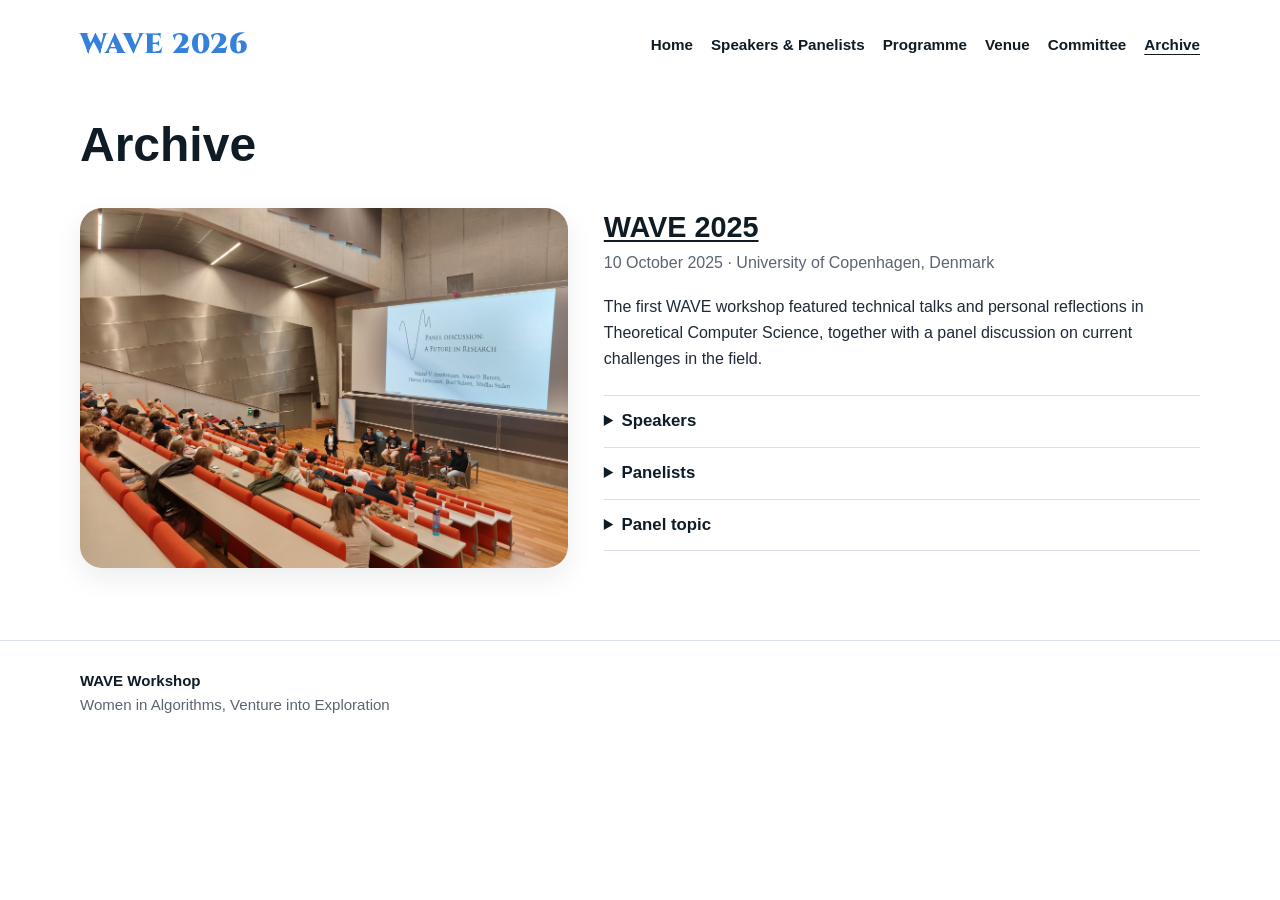
==== commit 796359e4: "no message" ====
--- a/archive.html
+++ b/archive.html
@@ -14,9 +14,11 @@
     <div class="container nav has-brand">
       <div class="brand">WAVE 2026</div>
 
+      <input type="checkbox" id="navToggle" class="nav-toggle" hidden />
+      <label for="navToggle" class="nav-burger" aria-label="Open menu"><span></span><span></span><span></span></label>
       <nav class="nav-links">
         <a href="index.html">Home</a>
-        <a href="speakers.html">Speakers</a>
+        <a href="speakers.html">Speakers &amp; Panelists</a>
         <a href="programme.html">Programme</a>
         <a href="venue.html">Venue</a>
         <a href="committee.html">Committee</a>
--- a/styles.css
+++ b/styles.css
@@ -2400,3 +2400,369 @@
 
 /* ---- Hero tagline: left-align the two lines (longest line's right edge stays at content right edge) ---- */
 .hero-tagline { text-align: left !important; }
+/* ============================================================
+   MOBILE OVERRIDES (appended last so they win)
+   ============================================================ */
+.nav-burger { display: none; }
+
+@media (max-width: 900px) {
+  /* ---- Header: hamburger dropdown top-right (nav only; hero layout untouched) ---- */
+  .site-header {
+    top: 78px !important;            /* align burger top with the left logo top */
+  }
+  .site-header .container.nav,
+  .site-header .nav {
+    position: relative !important;
+    display: flex !important;
+    justify-content: flex-end !important;
+    align-items: center !important;
+    min-height: 44px !important;
+    padding-top: 0 !important;
+  }
+  .nav-burger {
+    display: inline-flex;
+    flex-direction: column;
+    justify-content: center;
+    gap: 5px;
+    width: 44px; height: 44px;
+    padding: 10px;
+    margin-left: auto;
+    cursor: pointer;
+    border-radius: 11px;
+    background: rgba(255, 255, 255, 0.7);
+    box-shadow: 0 2px 8px rgba(15, 28, 37, 0.12);
+  }
+  .nav-burger span {
+    display: block; height: 2.5px; width: 100%;
+    background: #0f1c25; border-radius: 2px; transition: 0.25s ease;
+  }
+  .nav-links {
+    display: none !important;
+    position: absolute;
+    top: 58px; right: 6px;
+    flex-direction: column;
+    align-items: stretch;
+    gap: 2px !important;
+    background: #fff;
+    border: 1px solid var(--line);
+    border-radius: 14px;
+    box-shadow: 0 16px 36px rgba(15, 28, 37, 0.18);
+    padding: 8px;
+    min-width: 200px;
+    z-index: 60;
+  }
+  .nav-toggle:checked ~ .nav-links { display: flex !important; }
+  .nav-links a { display: block; width: 100%; padding: 11px 14px; border-radius: 9px; font-size: 1rem; }
+  .nav-links a:hover, .nav-links a.active { background: var(--surface-2); }
+  .nav-toggle:checked ~ .nav-burger span:nth-child(1) { transform: translateY(7.5px) rotate(45deg); }
+  .nav-toggle:checked ~ .nav-burger span:nth-child(2) { opacity: 0; }
+  .nav-toggle:checked ~ .nav-burger span:nth-child(3) { transform: translateY(-7.5px) rotate(-45deg); }
+}
+
+/* ---- Hero: keep the 3-column layout, just scale down proportionally on small screens ---- */
+@media (max-width: 760px) {
+  .hero-wave-text { font-size: clamp(20px, 8.1cqw, 96px) !important; }
+  .hero-tagline   { font-size: clamp(12px, 2.95cqw, 36px) !important; line-height: 1.2 !important; white-space: normal !important; }
+  .hero-divider   { height: clamp(20px, 6cqw, 74px) !important; }
+  .hero-meta-line { font-size: clamp(10px, 2.2cqw, 27px) !important; }
+  .hero-meta-line span:first-child,
+  .hero-meta-line span:last-child { white-space: normal !important; }
+}
+
+/* ---- Footer: 4 logos stay on one row on mobile; text flush-left ---- */
+@media (max-width: 760px) {
+  .footer .container { padding-left: 0 !important; padding-right: 0 !important; }
+  .footer-inner { flex-direction: column; align-items: flex-start; gap: 18px; }
+  .footer-text { padding-left: 0; margin-left: 0; }
+  .footer-sponsors { align-items: flex-start; width: 100%; }
+  .sponsor-logos { flex-wrap: nowrap !important; gap: 14px !important; align-items: flex-end; }
+  .sponsor-col { width: 96px !important; gap: 7px !important; }
+  .sponsor-square { height: 54px !important; }
+  .sponsor-barc { height: 56px !important; }
+}
+@media (max-width: 400px) {
+  .sponsor-logos { gap: 12px !important; }
+  .sponsor-col { width: 92px !important; }
+  .sponsor-square { height: 52px !important; }
+  .sponsor-barc { height: 54px !important; }
+}
+
+/* ---- Mobile: water band fills from the page top-left (no empty strip above) ---- */
+@media (max-width: 900px) {
+  .hero::before { top: -280px !important; height: 760px !important; }
+}
+
+/* ---- Mobile: bring logo top & burger near the top (no clipping, minimal gap) ---- */
+@media (max-width: 900px) {
+  .hero { padding-top: 0 !important; }
+  .hero-inner { padding-top: 30px !important; padding-bottom: 40px !important; }
+  .hero-logo-left img { transform: none !important; }   /* stop the upward shift that clipped the logo */
+  .hero-logo-right { transform: translateY(14px) !important; }   /* move WAVE / tagline / date block DOWN */
+  .site-header { top: 24px !important; }
+}
+
+/* ELLIIT logo in the footer sponsor column (same width as Carlsberg/Villum) */
+.sponsor-elliit { width: 100%; height: auto; display: block; }
+
+/* ---- Lay Carlsberg / ELLIIT / Villum side by side (not stacked) ---- */
+.sponsor-col {
+  flex-direction: row !important;
+  align-items: flex-end !important;
+  gap: 22px !important;
+  width: auto !important;
+}
+.sponsor-carlsberg { width: auto !important; height: 34px !important; }
+.sponsor-elliit    { width: auto !important; height: 44px !important; }
+.sponsor-villum    { width: auto !important; height: 16px !important; }
+
+@media (max-width: 760px) {
+  .sponsor-logos { flex-wrap: wrap !important; justify-content: flex-start !important; gap: 18px 20px !important; }
+  .sponsor-col { width: auto !important; gap: 16px !important; }
+  .sponsor-carlsberg { height: 26px !important; }
+  .sponsor-elliit    { height: 34px !important; }
+  .sponsor-villum    { height: 13px !important; }
+}
+
+/* ===== Stack ELLIIT / Carlsberg / Villum vertically, left-aligned (E/C/V align) ===== */
+.sponsor-logos { flex-wrap: nowrap !important; }
+.sponsor-col {
+  flex-direction: column !important;
+  align-items: flex-start !important;
+  gap: 10px !important;
+  width: 150px !important;
+}
+.sponsor-elliit,
+.sponsor-carlsberg,
+.sponsor-villum { width: 100% !important; height: auto !important; }
+@media (max-width: 760px) {
+  .sponsor-logos { flex-wrap: nowrap !important; gap: 14px !important; }
+  .sponsor-col { width: 104px !important; gap: 7px !important; }
+}
+
+/* ELLIIT: smaller + shift left so its "E" aligns with Carlsberg "C" (icon hangs to the left) */
+.sponsor-elliit {
+  width: 100px !important;
+  height: auto !important;
+  margin-left: -31px !important;
+}
+@media (max-width: 760px) {
+  .sponsor-elliit { width: 74px !important; margin-left: -23px !important; }
+}
+
+/* ===== Final: all sponsor logos in one horizontal row, bottom-aligned ===== */
+.sponsor-logos { flex-wrap: nowrap !important; align-items: flex-end !important; }
+.sponsor-col {
+  flex-direction: row !important;
+  align-items: flex-end !important;
+  gap: 22px !important;
+  width: auto !important;
+}
+.sponsor-elliit    { width: auto !important; height: 42px !important; margin-left: 0 !important; }
+.sponsor-carlsberg { width: auto !important; height: 32px !important; }
+.sponsor-villum    { width: auto !important; height: 16px !important; }
+@media (max-width: 760px) {
+  .sponsor-logos { flex-wrap: wrap !important; gap: 16px 18px !important; }
+  .sponsor-col { width: auto !important; gap: 16px !important; }
+  .sponsor-elliit    { height: 32px !important; margin-left: 0 !important; }
+  .sponsor-carlsberg { height: 26px !important; }
+  .sponsor-villum    { height: 13px !important; }
+}
+
+/* ===== Footer logos: top-align the 3 corporate logos; shrink BARC/KU ===== */
+.sponsor-logos { align-items: flex-start !important; }
+.sponsor-col   { align-items: flex-start !important; }
+.sponsor-elliit    { height: 40px !important; }
+.sponsor-carlsberg { height: 30px !important; }
+.sponsor-villum    { height: 26px !important; }   /* Villum2 */
+.sponsor-square    { height: 54px !important; }   /* BARC + KU smaller */
+.sponsor-barc      { height: 56px !important; }
+@media (max-width: 760px) {
+  .sponsor-elliit    { height: 30px !important; }
+  .sponsor-carlsberg { height: 23px !important; }
+  .sponsor-villum    { height: 20px !important; }
+  .sponsor-square    { height: 42px !important; }
+  .sponsor-barc      { height: 44px !important; }
+}
+
+/* ===== Footer logos: center-align all 5; bigger Villum ===== */
+.sponsor-logos { align-items: center !important; }
+.sponsor-col   { align-items: center !important; }
+.sponsor-villum { height: 34px !important; }
+@media (max-width: 760px) { .sponsor-villum { height: 26px !important; } }
+
+/* ---- Mobile: right-align tagline + location so their right edges meet the body text right edge ---- */
+@media (max-width: 760px) {
+  .hero-tagline { text-align: right !important; }
+  .hero-meta-line span:last-child { justify-self: end !important; text-align: right !important; }
+}
+
+/* ---- Mobile: justify body paragraphs so their right edge reaches the container right (matches tagline/location) ---- */
+@media (max-width: 760px) {
+  .section-head p:not(.register-cta) { text-align: justify !important; }
+}
+
+/* ---- Mobile: keep tagline lines on ONE line each (no wrap); shrink to fit ---- */
+@media (max-width: 760px) {
+  .hero-tagline {
+    white-space: nowrap !important;
+    text-align: right !important;
+    font-size: clamp(8px, 2.7cqw, 36px) !important;
+    line-height: 1.18 !important;
+  }
+}
+
+/* ---- Mobile: tagline LEFT-aligned like the desktop-narrow look (longest line reaches container right; Women aligns left with Venture) ---- */
+@media (max-width: 760px) {
+  .hero-tagline { text-align: left !important; white-space: nowrap !important; }
+}
+
+/* ---- Mobile fine-tune: tagline closer to divider (match desktop coefficient) ---- */
+@media (max-width: 760px) {
+  .hero-tagline { font-size: clamp(8px, 3.05cqw, 36px) !important; }
+}
+
+/* ---- Phones only (<=560px): push WAVE block down to the logo's mid/lower area (proportional, stable) ---- */
+@media (max-width: 560px) {
+  .hero-banner { align-items: start !important; }
+  .hero-logo-right { transform: none !important; padding-top: 12cqw !important; }
+}
+
+/* Programme closing line */
+.program-thanks {
+  margin-top: 22px;
+  text-align: center;
+  font-weight: 700;
+  color: var(--primary);
+  font-size: 1.05rem;
+}
+
+/* ===== Venue page ===== */
+.venue-section { padding-top: 8px; }
+.venue-info h3 { margin: 0 0 12px; color: var(--primary); font-size: 1.3rem; }
+.venue-address { color: var(--text); line-height: 1.7; }
+.venue-info p { color: var(--muted); line-height: 1.7; max-width: 820px; }
+.venue-map-btn { display: inline-block; margin-top: 8px; }
+
+.venue-media {
+  display: grid;
+  grid-template-columns: 1fr 1fr;
+  gap: 24px;
+  align-items: stretch;
+  margin-top: 32px;
+}
+.venue-map,
+.venue-photo {
+  margin: 0;
+  border-radius: 16px;
+  overflow: hidden;
+  border: 1px solid var(--line);
+  box-shadow: var(--shadow);
+  min-height: 380px;
+}
+.venue-map iframe { width: 100%; height: 100%; min-height: 380px; border: 0; display: block; }
+.venue-photo img { width: 100%; height: 100%; min-height: 380px; object-fit: cover; display: block; }
+
+@media (max-width: 760px) {
+  .venue-media { grid-template-columns: 1fr; gap: 18px; }
+  .venue-map, .venue-photo, .venue-map iframe, .venue-photo img { min-height: 300px; }
+}
+
+/* Venue: getting-here / transport */
+.venue-transport { margin-top: 40px; }
+.venue-transport h3 { margin: 0 0 16px; color: var(--primary); font-size: 1.3rem; }
+.transport-cols {
+  display: grid;
+  grid-template-columns: 1fr 1fr;
+  gap: 28px;
+}
+.transport-item h4 {
+  margin: 0 0 6px;
+  font-size: 0.82rem;
+  letter-spacing: 0.08em;
+  text-transform: uppercase;
+  color: var(--muted);
+}
+.transport-item p { margin: 0; color: var(--text); line-height: 1.7; }
+@media (max-width: 760px) {
+  .transport-cols { grid-template-columns: 1fr; gap: 18px; }
+}
+
+/* Venue: Google Maps link styled like the Register CTA, left-aligned */
+.venue-cta { text-align: left !important; margin: 6px 0 0 !important; }
+
+/* Venue: address + Google Maps link on one row; transport single column */
+.venue-info {
+  display: flex;
+  justify-content: space-between;
+  align-items: center;
+  gap: 32px;
+  flex-wrap: wrap;
+}
+.venue-info .venue-address { margin: 0; }
+.venue-info .venue-cta { margin: 0 !important; flex: none; }
+.transport-cols { grid-template-columns: 1fr !important; }
+.transport-item { max-width: 860px; margin-bottom: 20px; }
+.transport-item:last-of-type { margin-bottom: 0; }
+.transport-note { margin-top: 20px; color: var(--muted); font-size: 0.95rem; line-height: 1.7; max-width: 860px; }
+@media (max-width: 620px) {
+  .venue-info { align-items: flex-start; }
+}
+
+/* Venue: annotated wayfinding map */
+.venue-plan { margin: 40px 0 0; }
+.venue-plan img {
+  width: 100%;
+  border-radius: 16px;
+  border: 1px solid var(--line);
+  box-shadow: var(--shadow);
+  display: block;
+}
+.venue-plan figcaption {
+  margin-top: 10px;
+  color: var(--muted);
+  font-size: 0.92rem;
+  text-align: center;
+}
+
+/* Panelists (Speakers page) */
+.panelists-section { padding-top: 4px; }
+.panelists-intro { color: var(--muted); line-height: 1.7; max-width: 760px; }
+.panelist-list { list-style: none; padding: 0; margin: 16px 0 0; max-width: 760px; }
+.panelist-list li {
+  padding: 13px 0;
+  border-top: 1px solid var(--line);
+  font-size: 1.05rem;
+  color: var(--text);
+}
+.panelist-list li:first-child { border-top: none; }
+
+/* Panelists: compact 3-across row (photo + name only) */
+.panelists-section .cards {
+  grid-template-columns: repeat(3, 1fr);
+  gap: 32px;
+}
+.panelists-section .person-top {
+  grid-template-columns: 1fr;
+  gap: 14px;
+  justify-items: center;
+  text-align: center;
+}
+.panelists-section .person-photo {
+  margin-left: 0;
+  width: 150px;
+  height: 185px;
+}
+.panelists-section .person-name,
+.panelists-section .person-name a { font-size: 1.05rem; }
+@media (max-width: 760px) {
+  .panelists-section .cards { grid-template-columns: 1fr 1fr; gap: 24px; }
+}
+@media (max-width: 460px) {
+  .panelists-section .cards { grid-template-columns: 1fr; }
+}
+
+/* Panelists intro on one line */
+.panelists-intro { max-width: none; }
+
+/* Avoid single-word widows on last line */
+p, h1, h2, h3, li { text-wrap: pretty; }
